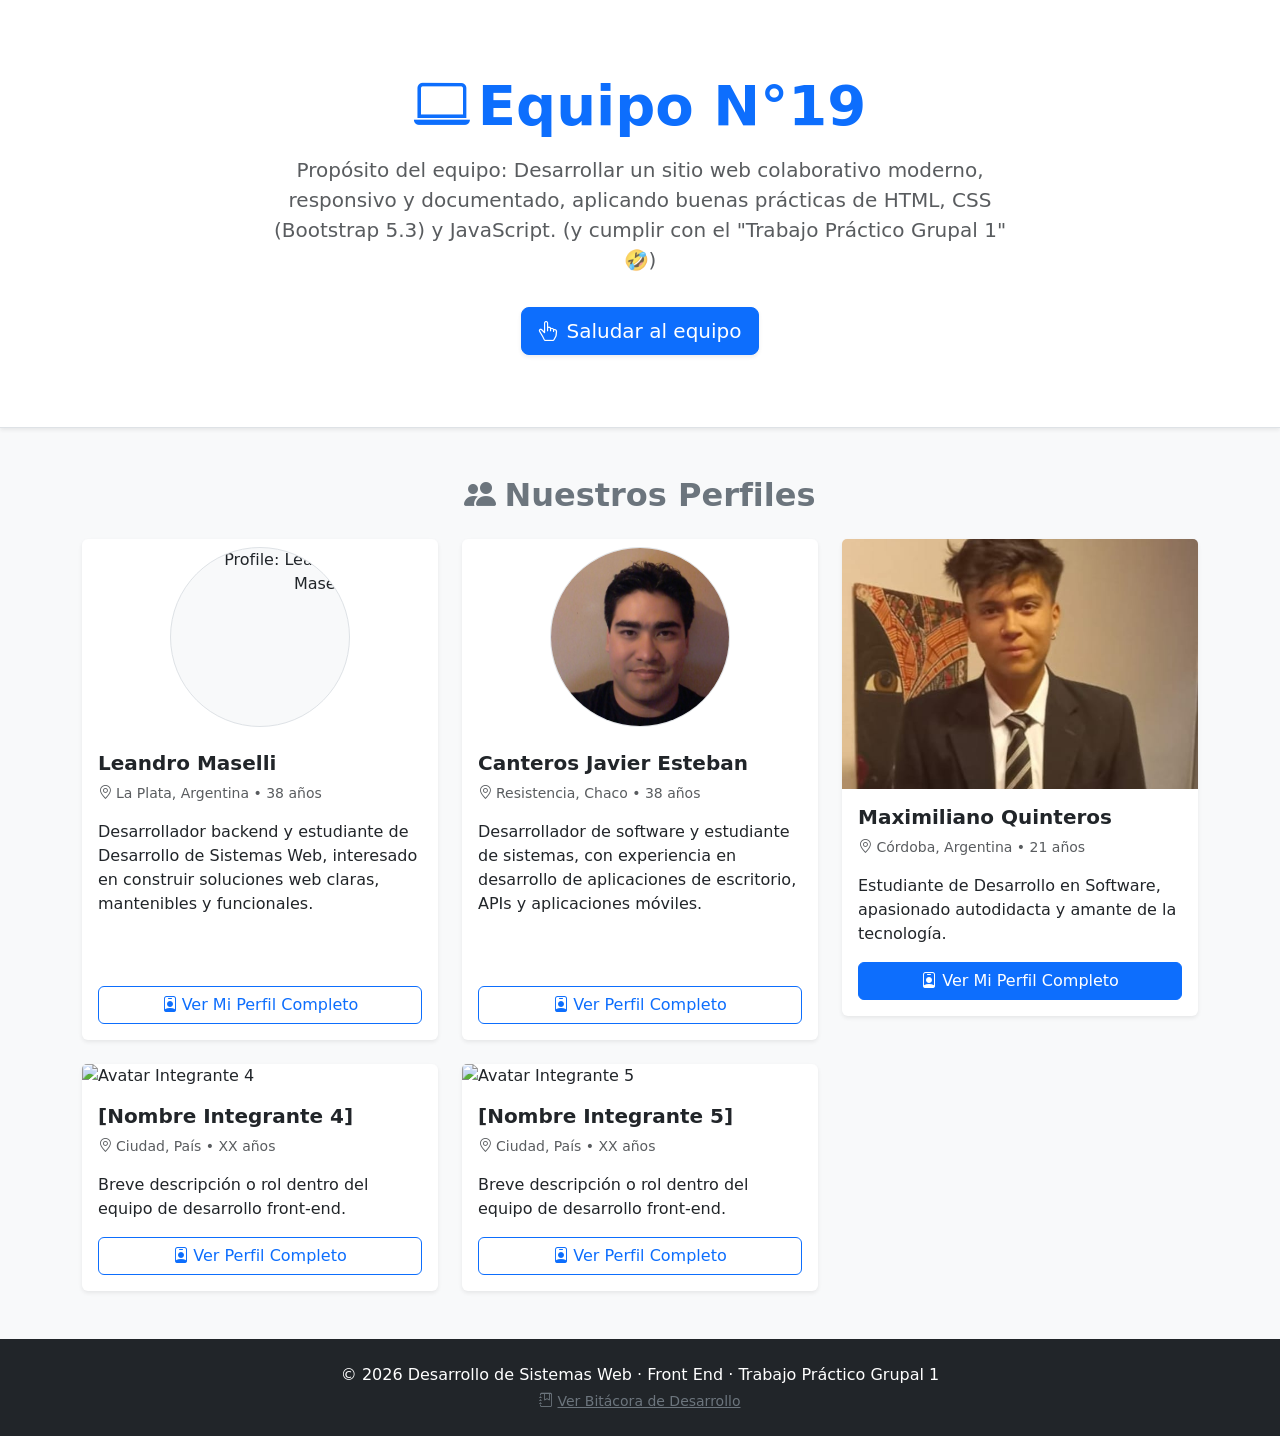
==== index.html @ 97d0679b "Revert "Damian"" ====
﻿<!doctype html>
<html lang="es">
  <head>
    <meta charset="utf-8" />
    <meta name="viewport" content="width=device-width, initial-scale=1" />
    <title>
      TP1 Grupal - Desarrollo Web Front-End con Bootstrap 5 | Portada
    </title>
    <meta
      name="description"
      content="Página principal del Trabajo Práctico Grupal 1 de Desarrollo de Sistemas Web Front-End. Conoce a nuestro equipo y el propósito del proyecto, construido con Bootstrap 5.3 y JavaScript."
    />
    <meta
      name="keywords"
      content="desarrollo web, front-end, HTML, CSS, JavaScript, Bootstrap 5, TP1, proyecto grupal, equipo de desarrollo, OpenProject"
    />
    <!-- Bootstrap 5.3 CSS -->
    <link
      href="https://cdn.jsdelivr.net/npm/bootstrap@5.3.8/dist/css/bootstrap.min.css"
      rel="stylesheet"
      integrity="sha384-sRIl4kxILFvY47J16cr9ZwB07vP4J8+LH7qKQnuqkuIAvNWLzeN8tE5YBujZqJLB"
      crossorigin="anonymous"
    />
    <!-- Bootstrap Icons CDN -->
    <link
      rel="stylesheet"
      href="https://cdn.jsdelivr.net/npm/bootstrap-icons@1.13.1/font/bootstrap-icons.min.css"
    />
    <link href="css/style.css" rel="stylesheet" />
  </head>
  <body class="bg-light text-dark">
    <general-navbar></general-navbar>

    <!-- Header / Portada Principal -->
    <header class="py-5 bg-white border-bottom mb-4 shadow-sm">
      <div class="container text-center py-4">
        <h1 class="display-4 fw-bold text-primary mb-3">
          <i class="bi bi-laptop me-2"></i>Equipo N°19
        </h1>
        <div class="row justify-content-center">
          <div class="col-lg-8">
            <p class="lead text-muted">
              Propósito del equipo: Desarrollar un sitio web colaborativo
              moderno, responsivo y documentado, aplicando buenas prácticas de
              HTML, CSS (Bootstrap 5.3) y JavaScript. (y cumplir con el "Trabajo
              Práctico Grupal 1" 🤣)
            </p>
          </div>
        </div>
        <button
          id="welcomeAlertBtn"
          class="btn btn-primary btn-lg mt-3 shadow-sm"
        >
          <i class="bi bi-hand-index-thumb me-2"></i>Saludar al equipo
        </button>
      </div>
    </header>

    <!-- Listado de Integrantes -->
    <main class="container my-5">
      <h2 class="text-center mb-4 fw-bold text-secondary">
        <i class="bi bi-people-fill me-2"></i>Nuestros Perfiles
      </h2>
      <div class="row row-cols-1 row-cols-md-2 row-cols-lg-3 g-4">
        <!-- Integrante 1 -->
        <div class="col">
          <div class="card shadow-sm border-0 h-100">
            <figure class="text-center text-lg-end m-2">
              <div
                class="profile-coin mx-auto ms-lg-auto rounded-circle border overflow-hidden bg-body-tertiary"
                style="width: 180px; height: 180px"
              >
                <img
                  src="./img/yo_para_gmail.png"
                  alt="Profile: Leandro Maselli"
                  class="w-100 h-100 object-fit-cover"
                />
              </div>
            </figure>
            <div class="card-body d-flex flex-column">
              <h5 class="card-title fw-bold text-dark">Leandro Maselli</h5>
              <p class="card-text text-muted small">
                <i class="bi bi-geo-alt me-1"></i>La Plata, Argentina • 38 años
              </p>
              <p class="card-text">
                Desarrollador backend y estudiante de Desarrollo de Sistemas
                Web, interesado en construir soluciones web claras, mantenibles
                y funcionales.
              </p>
              <a href="member1.html" class="btn btn-outline-primary mt-auto"
                ><i class="bi bi-person-badge me-1"></i>Ver Mi Perfil
                Completo</a
              >
            </div>
          </div>
        </div>
        <!-- Integrante 2 -->
        <div class="col">
          <div class="card shadow-sm border-0 h-100">
            <figure class="text-center text-lg-end m-2">
              <div
                class="profile-coin mx-auto ms-lg-auto rounded-circle border overflow-hidden bg-body-tertiary"
                style="width: 180px; height: 180px"
              >
                <img
                  src="./img/javi logo .jpg"
                  alt="Profile: Leandro Maselli"
                  class="w-100 h-100 object-fit-cover"
                />
              </div>
            </figure>
            <div class="card-body d-flex flex-column">
              <h5 class="card-title fw-bold text-dark">
                Canteros Javier Esteban
              </h5>
              <p class="card-text text-muted small">
                <i class="bi bi-geo-alt me-1"></i>Resistencia, Chaco • 38 años
              </p>
              <p class="card-text">
                Desarrollador de software y estudiante de sistemas, con experiencia en desarrollo de aplicaciones de escritorio,
                APIs y aplicaciones móviles.
              </p>
              <a href="member2.html" class="btn btn-outline-primary mt-auto"
                ><i class="bi bi-person-badge me-1"></i>Ver Perfil Completo</a
              >
            </div>
          </div>
        </div>
        <!-- Integrante 3 -->
        <div class="col-md-6 col-lg-4 mb-4">
  <div class="card h-100 shadow-sm border-0">
    <img src="./img/maxi.jpg" class="card-img-top" alt="Maximiliano Quinteros" style="height: 250px; object-fit: cover;">
    <div class="card-body">
      <h5 class="card-title fw-bold">Maximiliano Quinteros</h5>
      <p class="card-text text-muted small">
        <i class="bi bi-geo-alt"></i> Córdoba, Argentina • 21 años
      </p>
      <p class="card-text">
        Estudiante de Desarrollo en Software, apasionado autodidacta y amante de la tecnología.
      </p>
      <a href="member3.html" class="btn btn-primary w-100">
        <i class="bi bi-person-badge"></i> Ver Mi Perfil Completo
      </a>
    </div>
  </div>
</div>
        <!-- Integrante 4 -->
        <div class="col">
          <div class="card shadow-sm border-0 h-100">
            <img
              src="https://via.placeholder.com/400x300?text=Avatar+4"
              class="card-img-top"
              alt="Avatar Integrante 4"
            />
            <div class="card-body d-flex flex-column">
              <h5 class="card-title fw-bold text-dark">
                [Nombre Integrante 4]
              </h5>
              <p class="card-text text-muted small">
                <i class="bi bi-geo-alt me-1"></i>Ciudad, País • XX años
              </p>
              <p class="card-text">
                Breve descripción o rol dentro del equipo de desarrollo
                front-end.
              </p>
              <a href="member4.html" class="btn btn-outline-primary mt-auto"
                ><i class="bi bi-person-badge me-1"></i>Ver Perfil Completo</a
              >
            </div>
          </div>
        </div>
        <!-- Integrante 5 -->
        <div class="col">
          <div class="card shadow-sm border-0 h-100">
            <img
              src="https://via.placeholder.com/400x300?text=Avatar+5"
              class="card-img-top"
              alt="Avatar Integrante 5"
            />
            <div class="card-body d-flex flex-column">
              <h5 class="card-title fw-bold text-dark">
                [Nombre Integrante 5]
              </h5>
              <p class="card-text text-muted small">
                <i class="bi bi-geo-alt me-1"></i>Ciudad, País • XX años
              </p>
              <p class="card-text">
                Breve descripción o rol dentro del equipo de desarrollo
                front-end.
              </p>
              <a href="member5.html" class="btn btn-outline-primary mt-auto"
                ><i class="bi bi-person-badge me-1"></i>Ver Perfil Completo</a
              >
            </div>
          </div>
        </div>
      </div>
    </main>

    <!-- Footer -->
    <footer class="text-center py-4 mt-5 bg-dark text-white">
      <div class="container">
        <p class="mb-1">
          &copy; 2026 Desarrollo de Sistemas Web · Front End · Trabajo Práctico
          Grupal 1
        </p>
        <p class="small text-muted mb-0">
          <a
            href="bitacora.html"
            class="text-secondary text-decoration-underline"
            ><i class="bi bi-journal-bookmark me-1"></i>Ver Bitácora de
            Desarrollo</a
          >
        </p>
      </div>
    </footer>

    <!-- Bootstrap JS Bundle -->
    <script
      src="https://cdn.jsdelivr.net/npm/bootstrap@5.3.8/dist/js/bootstrap.bundle.min.js"
      integrity="sha384-FKyoEForCGlyvwx9Hj09JcYn3nv7wiPVlz7YYwJrWVcXK/BmnVDxM+D2scQbITxI"
      crossorigin="anonymous"
    ></script>
    <script type="module" src="js/components/general-navbar.js"></script>
    <script src="js/main.js"></script>
  </body>
</html>
---- css/style.css ----
﻿/* ============================================================
   Estilos mínimos TP1: Uso exclusivo de Bootstrap 5.3 y sus
   clases/colores utilitarios.

   Breakpoints responsivos del proyecto definidos a nivel CSS.
   Bootstrap maneja el grid y "lo responsivo"; aquí dejamos
   declarados y documentados los umbrales propios de la app y
   un indicador visual (debug) que muestra el breakpoint activo.
   ============================================================ */

/* Definición declarativa de los breakpoints de la aplicación */
:root {
  --bp-small: 400px; /* Móviles / phablets  */
  --bp-medium: 900px; /* Tablets / notebooks */
  --bp-large: 1200px; /* Desktop / escritorio */
}

/* ------------------------------------------------------------
 * Indicador visual de breakpoint activo (debug / validación).
 * Fijo en una esquina, muestra SOLO los 3 breakpoints propios:
 *   400px  → .bp-400
 *   900px  → .bp-900
 *   1200px → .bp-1200
 * Por debajo de 400px el indicador permanece oculto.
 * ---------------------------------------------------------- */
.breakpoint-indicator {
  position: fixed;
  right: 1rem;
  bottom: 1rem;
  z-index: 1080;
  display: inline-flex;
  align-items: center;
  gap: 0.4rem;
  padding: 0.5rem 0.9rem;
  border-radius: 2rem;
  font-size: 0.75rem;
  font-weight: 600;
  line-height: 1;
  color: #fff;
  background-color: rgba(13, 110, 253, 0.85); /* primary */
  box-shadow: 0 0.25rem 0.75rem rgba(0, 0, 0, 0.25);
  pointer-events: none; /* no interfiere con el contenido */
  user-select: none;
}

.breakpoint-indicator span {
  display: none; /* cada span se activa solo en su rango */
}

/* Breakpoint LARGE ≥ 1200px (escritorio) → mostrar "1200px" */
@media (min-width: 1200px) {
  .breakpoint-indicator .bp-1200 {
    display: inline-flex;
  }
}

/* Breakpoint MEDIUM ≥ 900px y < 1200px (tablet / notebook) → "900px" */
@media (min-width: 900px) and (max-width: 1199.98px) {
  .breakpoint-indicator .bp-900 {
    display: inline-flex;
  }
}

/* Breakpoint SMALL ≥ 400px y < 900px (móvil / phablet) → "400px" */
@media (min-width: 400px) and (max-width: 899.98px) {
  .breakpoint-indicator .bp-400 {
    display: inline-flex;
  }
}
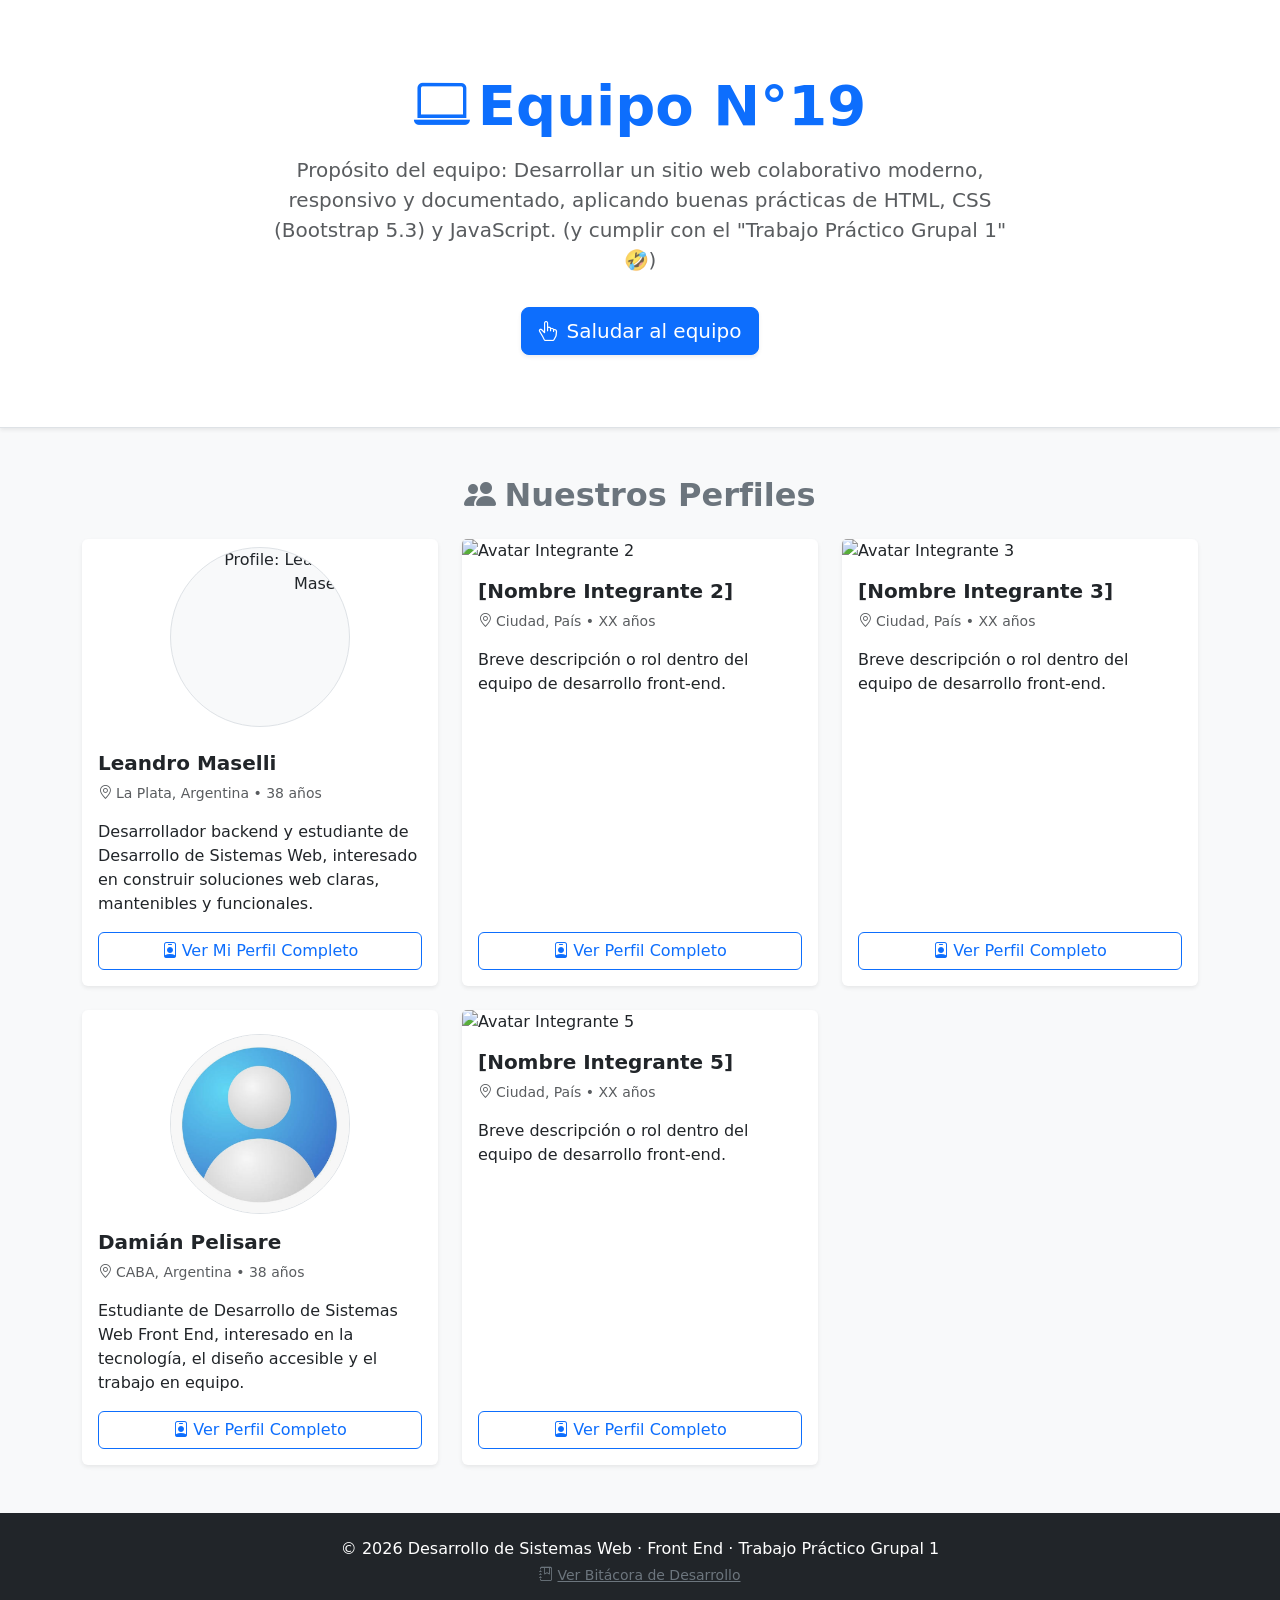
==== commit 04788057: "index y perfil" ====
--- a/index.html
+++ b/index.html
@@ -97,71 +97,77 @@
         <!-- Integrante 2 -->
         <div class="col">
           <div class="card shadow-sm border-0 h-100">
-            <figure class="text-center text-lg-end m-2">
+            <img
+              src="https://via.placeholder.com/400x300?text=Avatar+2"
+              class="card-img-top"
+              alt="Avatar Integrante 2"
+            />
+            <div class="card-body d-flex flex-column">
+              <h5 class="card-title fw-bold text-dark">
+                [Nombre Integrante 2]
+              </h5>
+              <p class="card-text text-muted small">
+                <i class="bi bi-geo-alt me-1"></i>Ciudad, País • XX años
+              </p>
+              <p class="card-text">
+                Breve descripción o rol dentro del equipo de desarrollo
+                front-end.
+              </p>
+              <a href="member2.html" class="btn btn-outline-primary mt-auto"
+                ><i class="bi bi-person-badge me-1"></i>Ver Perfil Completo</a
+              >
+            </div>
+          </div>
+        </div>
+        <!-- Integrante 3 -->
+        <div class="col">
+          <div class="card shadow-sm border-0 h-100">
+            <img
+              src="https://via.placeholder.com/400x300?text=Avatar+3"
+              class="card-img-top"
+              alt="Avatar Integrante 3"
+            />
+            <div class="card-body d-flex flex-column">
+              <h5 class="card-title fw-bold text-dark">
+                [Nombre Integrante 3]
+              </h5>
+              <p class="card-text text-muted small">
+                <i class="bi bi-geo-alt me-1"></i>Ciudad, País • XX años
+              </p>
+              <p class="card-text">
+                Breve descripción o rol dentro del equipo de desarrollo
+                front-end.
+              </p>
+              <a href="member3.html" class="btn btn-outline-primary mt-auto"
+                ><i class="bi bi-person-badge me-1"></i>Ver Perfil Completo</a
+              >
+            </div>
+          </div>
+        </div>
+        <!-- Integrante 4 -->
+        <div class="col">
+          <div class="card shadow-sm border-0 h-100">
+            <figure class="text-center pt-4 mb-0">
               <div
-                class="profile-coin mx-auto ms-lg-auto rounded-circle border overflow-hidden bg-body-tertiary"
-                style="width: 180px; height: 180px"
+                class="profile-coin mx-auto rounded-circle border overflow-hidden bg-body-tertiary"
               >
                 <img
-                  src="./img/javi logo .jpg"
-                  alt="Profile: Leandro Maselli"
+                  src="./img/damian_perfil.PNG"
+                  alt="Profile: Damián Pelisare"
                   class="w-100 h-100 object-fit-cover"
                 />
               </div>
             </figure>
             <div class="card-body d-flex flex-column">
               <h5 class="card-title fw-bold text-dark">
-                Canteros Javier Esteban
-              </h5>
-              <p class="card-text text-muted small">
-                <i class="bi bi-geo-alt me-1"></i>Resistencia, Chaco • 38 años
-              </p>
-              <p class="card-text">
-                Desarrollador de software y estudiante de sistemas, con experiencia en desarrollo de aplicaciones de escritorio,
-                APIs y aplicaciones móviles.
-              </p>
-              <a href="member2.html" class="btn btn-outline-primary mt-auto"
-                ><i class="bi bi-person-badge me-1"></i>Ver Perfil Completo</a
-              >
-            </div>
-          </div>
-        </div>
-        <!-- Integrante 3 -->
-        <div class="col-md-6 col-lg-4 mb-4">
-  <div class="card h-100 shadow-sm border-0">
-    <img src="./img/maxi.jpg" class="card-img-top" alt="Maximiliano Quinteros" style="height: 250px; object-fit: cover;">
-    <div class="card-body">
-      <h5 class="card-title fw-bold">Maximiliano Quinteros</h5>
-      <p class="card-text text-muted small">
-        <i class="bi bi-geo-alt"></i> Córdoba, Argentina • 21 años
-      </p>
-      <p class="card-text">
-        Estudiante de Desarrollo en Software, apasionado autodidacta y amante de la tecnología.
-      </p>
-      <a href="member3.html" class="btn btn-primary w-100">
-        <i class="bi bi-person-badge"></i> Ver Mi Perfil Completo
-      </a>
-    </div>
-  </div>
-</div>
-        <!-- Integrante 4 -->
-        <div class="col">
-          <div class="card shadow-sm border-0 h-100">
-            <img
-              src="https://via.placeholder.com/400x300?text=Avatar+4"
-              class="card-img-top"
-              alt="Avatar Integrante 4"
-            />
-            <div class="card-body d-flex flex-column">
-              <h5 class="card-title fw-bold text-dark">
-                [Nombre Integrante 4]
-              </h5>
-              <p class="card-text text-muted small">
-                <i class="bi bi-geo-alt me-1"></i>Ciudad, País • XX años
-              </p>
-              <p class="card-text">
-                Breve descripción o rol dentro del equipo de desarrollo
-                front-end.
+                Damián Pelisare
+              </h5>
+              <p class="card-text text-muted small">
+                <i class="bi bi-geo-alt me-1"></i>CABA, Argentina • 38 años
+              </p>
+              <p class="card-text">
+                Estudiante de Desarrollo de Sistemas Web Front End, interesado
+                en la tecnología, el diseño accesible y el trabajo en equipo.
               </p>
               <a href="member4.html" class="btn btn-outline-primary mt-auto"
                 ><i class="bi bi-person-badge me-1"></i>Ver Perfil Completo</a
--- a/css/style.css
+++ b/css/style.css
@@ -13,6 +13,28 @@
   --bp-small: 400px; /* Móviles / phablets  */
   --bp-medium: 900px; /* Tablets / notebooks */
   --bp-large: 1200px; /* Desktop / escritorio */
+}
+
+/* Componentes compartidos por las vistas de perfil */
+.profile-card {
+  max-width: 900px;
+  margin-inline: auto;
+}
+
+.profile-coin {
+  width: 180px;
+  height: 180px;
+}
+
+@media (max-width: 399.98px) {
+  .profile-card {
+    padding: 1rem !important;
+  }
+
+  .profile-coin {
+    width: 140px;
+    height: 140px;
+  }
 }
 
 /* ------------------------------------------------------------
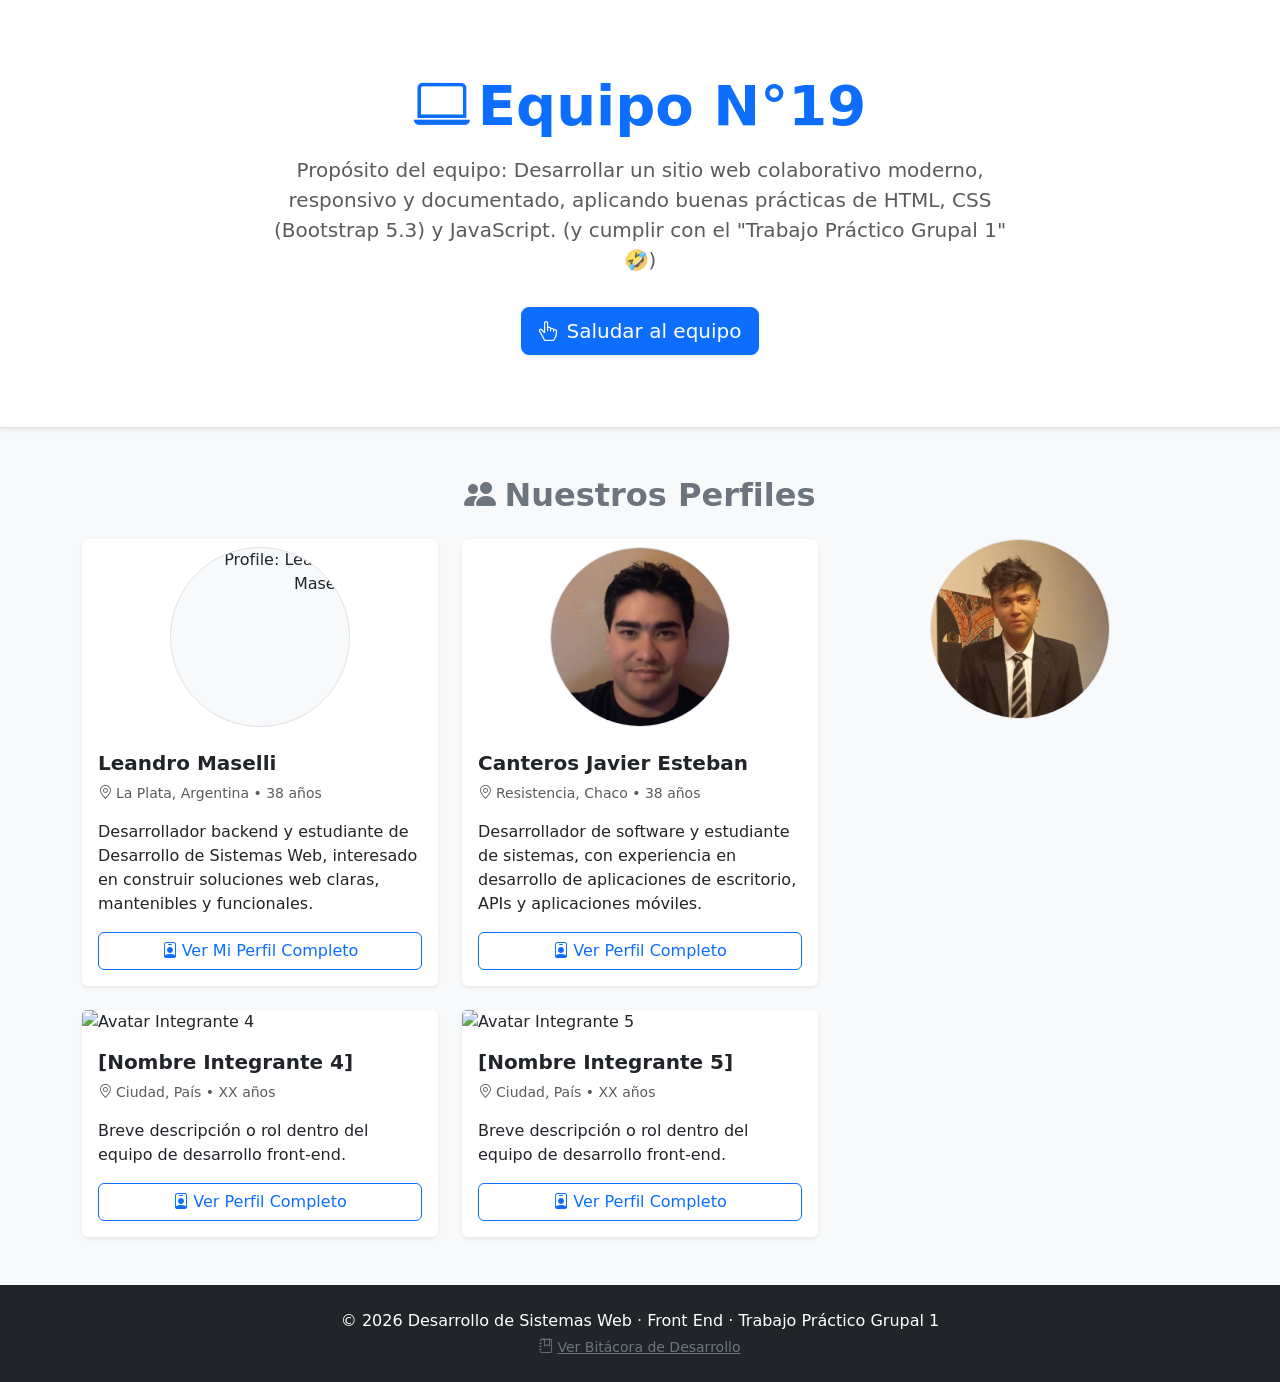
==== commit 13c19feb: "Update index.html arreglé tamaño de img de maxi" ====
--- a/index.html
+++ b/index.html
@@ -97,77 +97,71 @@
         <!-- Integrante 2 -->
         <div class="col">
           <div class="card shadow-sm border-0 h-100">
-            <img
-              src="https://via.placeholder.com/400x300?text=Avatar+2"
-              class="card-img-top"
-              alt="Avatar Integrante 2"
-            />
-            <div class="card-body d-flex flex-column">
-              <h5 class="card-title fw-bold text-dark">
-                [Nombre Integrante 2]
-              </h5>
-              <p class="card-text text-muted small">
-                <i class="bi bi-geo-alt me-1"></i>Ciudad, País • XX años
-              </p>
-              <p class="card-text">
-                Breve descripción o rol dentro del equipo de desarrollo
-                front-end.
-              </p>
-              <a href="member2.html" class="btn btn-outline-primary mt-auto"
-                ><i class="bi bi-person-badge me-1"></i>Ver Perfil Completo</a
-              >
-            </div>
-          </div>
-        </div>
-        <!-- Integrante 3 -->
-        <div class="col">
-          <div class="card shadow-sm border-0 h-100">
-            <img
-              src="https://via.placeholder.com/400x300?text=Avatar+3"
-              class="card-img-top"
-              alt="Avatar Integrante 3"
-            />
-            <div class="card-body d-flex flex-column">
-              <h5 class="card-title fw-bold text-dark">
-                [Nombre Integrante 3]
-              </h5>
-              <p class="card-text text-muted small">
-                <i class="bi bi-geo-alt me-1"></i>Ciudad, País • XX años
-              </p>
-              <p class="card-text">
-                Breve descripción o rol dentro del equipo de desarrollo
-                front-end.
-              </p>
-              <a href="member3.html" class="btn btn-outline-primary mt-auto"
-                ><i class="bi bi-person-badge me-1"></i>Ver Perfil Completo</a
-              >
-            </div>
-          </div>
-        </div>
-        <!-- Integrante 4 -->
-        <div class="col">
-          <div class="card shadow-sm border-0 h-100">
-            <figure class="text-center pt-4 mb-0">
+            <figure class="text-center text-lg-end m-2">
               <div
-                class="profile-coin mx-auto rounded-circle border overflow-hidden bg-body-tertiary"
+                class="profile-coin mx-auto ms-lg-auto rounded-circle border overflow-hidden bg-body-tertiary"
+                style="width: 180px; height: 180px"
               >
                 <img
-                  src="./img/damian_perfil.PNG"
-                  alt="Profile: Damián Pelisare"
+                  src="./img/javi logo .jpg"
+                  alt="Profile: Leandro Maselli"
                   class="w-100 h-100 object-fit-cover"
                 />
               </div>
             </figure>
             <div class="card-body d-flex flex-column">
               <h5 class="card-title fw-bold text-dark">
-                Damián Pelisare
+                Canteros Javier Esteban
               </h5>
               <p class="card-text text-muted small">
-                <i class="bi bi-geo-alt me-1"></i>CABA, Argentina • 38 años
-              </p>
-              <p class="card-text">
-                Estudiante de Desarrollo de Sistemas Web Front End, interesado
-                en la tecnología, el diseño accesible y el trabajo en equipo.
+                <i class="bi bi-geo-alt me-1"></i>Resistencia, Chaco • 38 años
+              </p>
+              <p class="card-text">
+                Desarrollador de software y estudiante de sistemas, con experiencia en desarrollo de aplicaciones de escritorio,
+                APIs y aplicaciones móviles.
+              </p>
+              <a href="member2.html" class="btn btn-outline-primary mt-auto"
+                ><i class="bi bi-person-badge me-1"></i>Ver Perfil Completo</a
+              >
+            </div>
+          </div>
+        </div>
+        <!-- Integrante 3 -->
+       <div class="col-md-6 col-lg-4 mb-4">
+  <div class="profile-coin mx-auto ms-lg-auto rounded-circle border overflow-hidden bg-body-tertiary" style="width: 180px; height: 180px">
+    <img src="./img/maxi.jpg" class="w-100 h-100 object-fit-cover" alt="Maximiliano Quinteros">
+    <div class="card-body">
+      <h5 class="card-title fw-bold">Maximiliano Quinteros</h5>
+      <p class="card-text text-muted small">
+        <i class="bi bi-geo-alt"></i> Córdoba, Argentina • 21 años
+      </p>
+      <p class="card-text">
+        Estudiante de Desarrollo en Software, apasionado autodidacta y amante de la tecnología.
+      </p>
+      <a href="member3.html" class="btn btn-primary w-100">
+        <i class="bi bi-person-badge"></i> Ver Mi Perfil Completo
+      </a>
+    </div>
+  </div>
+</div>
+        <!-- Integrante 4 -->
+        <div class="col">
+          <div class="card shadow-sm border-0 h-100">
+            <img
+              src="https://via.placeholder.com/400x300?text=Avatar+4"
+              class="card-img-top"
+              alt="Avatar Integrante 4"
+            />
+            <div class="card-body d-flex flex-column">
+              <h5 class="card-title fw-bold text-dark">
+                [Nombre Integrante 4]
+              </h5>
+              <p class="card-text text-muted small">
+                <i class="bi bi-geo-alt me-1"></i>Ciudad, País • XX años
+              </p>
+              <p class="card-text">
+                Breve descripción o rol dentro del equipo de desarrollo
+                front-end.
               </p>
               <a href="member4.html" class="btn btn-outline-primary mt-auto"
                 ><i class="bi bi-person-badge me-1"></i>Ver Perfil Completo</a
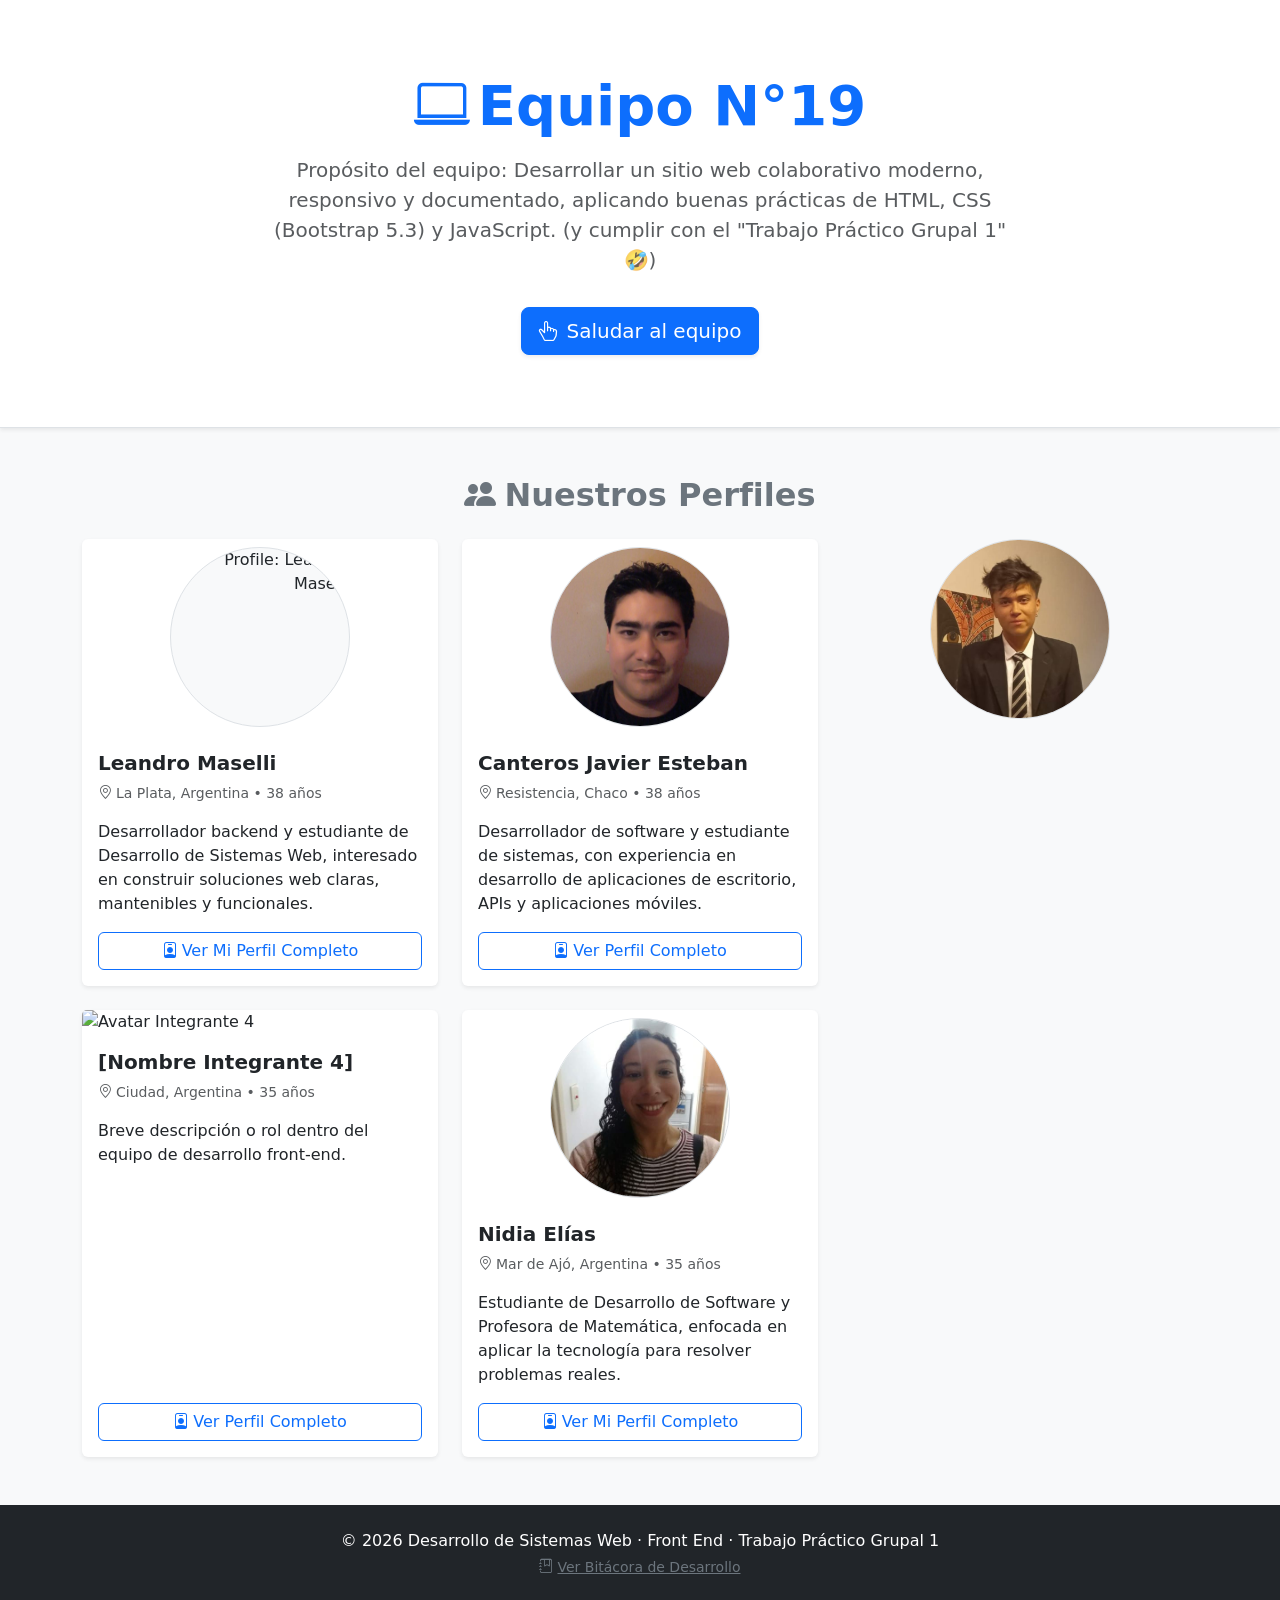
==== commit 9f21c536: "subí mi foto, completé mi perfil" ====
--- a/index.html
+++ b/index.html
@@ -157,7 +157,7 @@
                 [Nombre Integrante 4]
               </h5>
               <p class="card-text text-muted small">
-                <i class="bi bi-geo-alt me-1"></i>Ciudad, País • XX años
+                <i class="bi bi-geo-alt me-1"></i>Ciudad, Argentina • 35 años
               </p>
               <p class="card-text">
                 Breve descripción o rol dentro del equipo de desarrollo
@@ -172,24 +172,29 @@
         <!-- Integrante 5 -->
         <div class="col">
           <div class="card shadow-sm border-0 h-100">
-            <img
-              src="https://via.placeholder.com/400x300?text=Avatar+5"
-              class="card-img-top"
-              alt="Avatar Integrante 5"
-            />
-            <div class="card-body d-flex flex-column">
-              <h5 class="card-title fw-bold text-dark">
-                [Nombre Integrante 5]
-              </h5>
-              <p class="card-text text-muted small">
-                <i class="bi bi-geo-alt me-1"></i>Ciudad, País • XX años
-              </p>
-              <p class="card-text">
-                Breve descripción o rol dentro del equipo de desarrollo
-                front-end.
-              </p>
-              <a href="member5.html" class="btn btn-outline-primary mt-auto"
-                ><i class="bi bi-person-badge me-1"></i>Ver Perfil Completo</a
+            <figure class="text-center text-lg-end m-2">
+              <div
+                class="profile-coin mx-auto ms-lg-auto rounded-circle border overflow-hidden bg-body-tertiary"
+                style="width: 180px; height: 180px"
+              >
+                <img
+                  src="./img/nidia.jpg"
+                  alt="Nidia Elías"
+                  class="w-100 h-100 object-fit-cover"
+                />
+              </div>
+            </figure>
+            <div class="card-body d-flex flex-column">
+              <h5 class="card-title fw-bold text-dark">Nidia Elías</h5>
+              <p class="card-text text-muted small">
+                <i class="bi bi-geo-alt me-1"></i>Mar de Ajó, Argentina • 35 años
+              </p>
+              <p class="card-text">
+                Estudiante de Desarrollo de Software y Profesora de Matemática, enfocada en aplicar la tecnología para resolver problemas reales.
+              </p>
+              <a href="member1.html" class="btn btn-outline-primary mt-auto"
+                ><i class="bi bi-person-badge me-1"></i>Ver Mi Perfil
+                Completo</a
               >
             </div>
           </div>
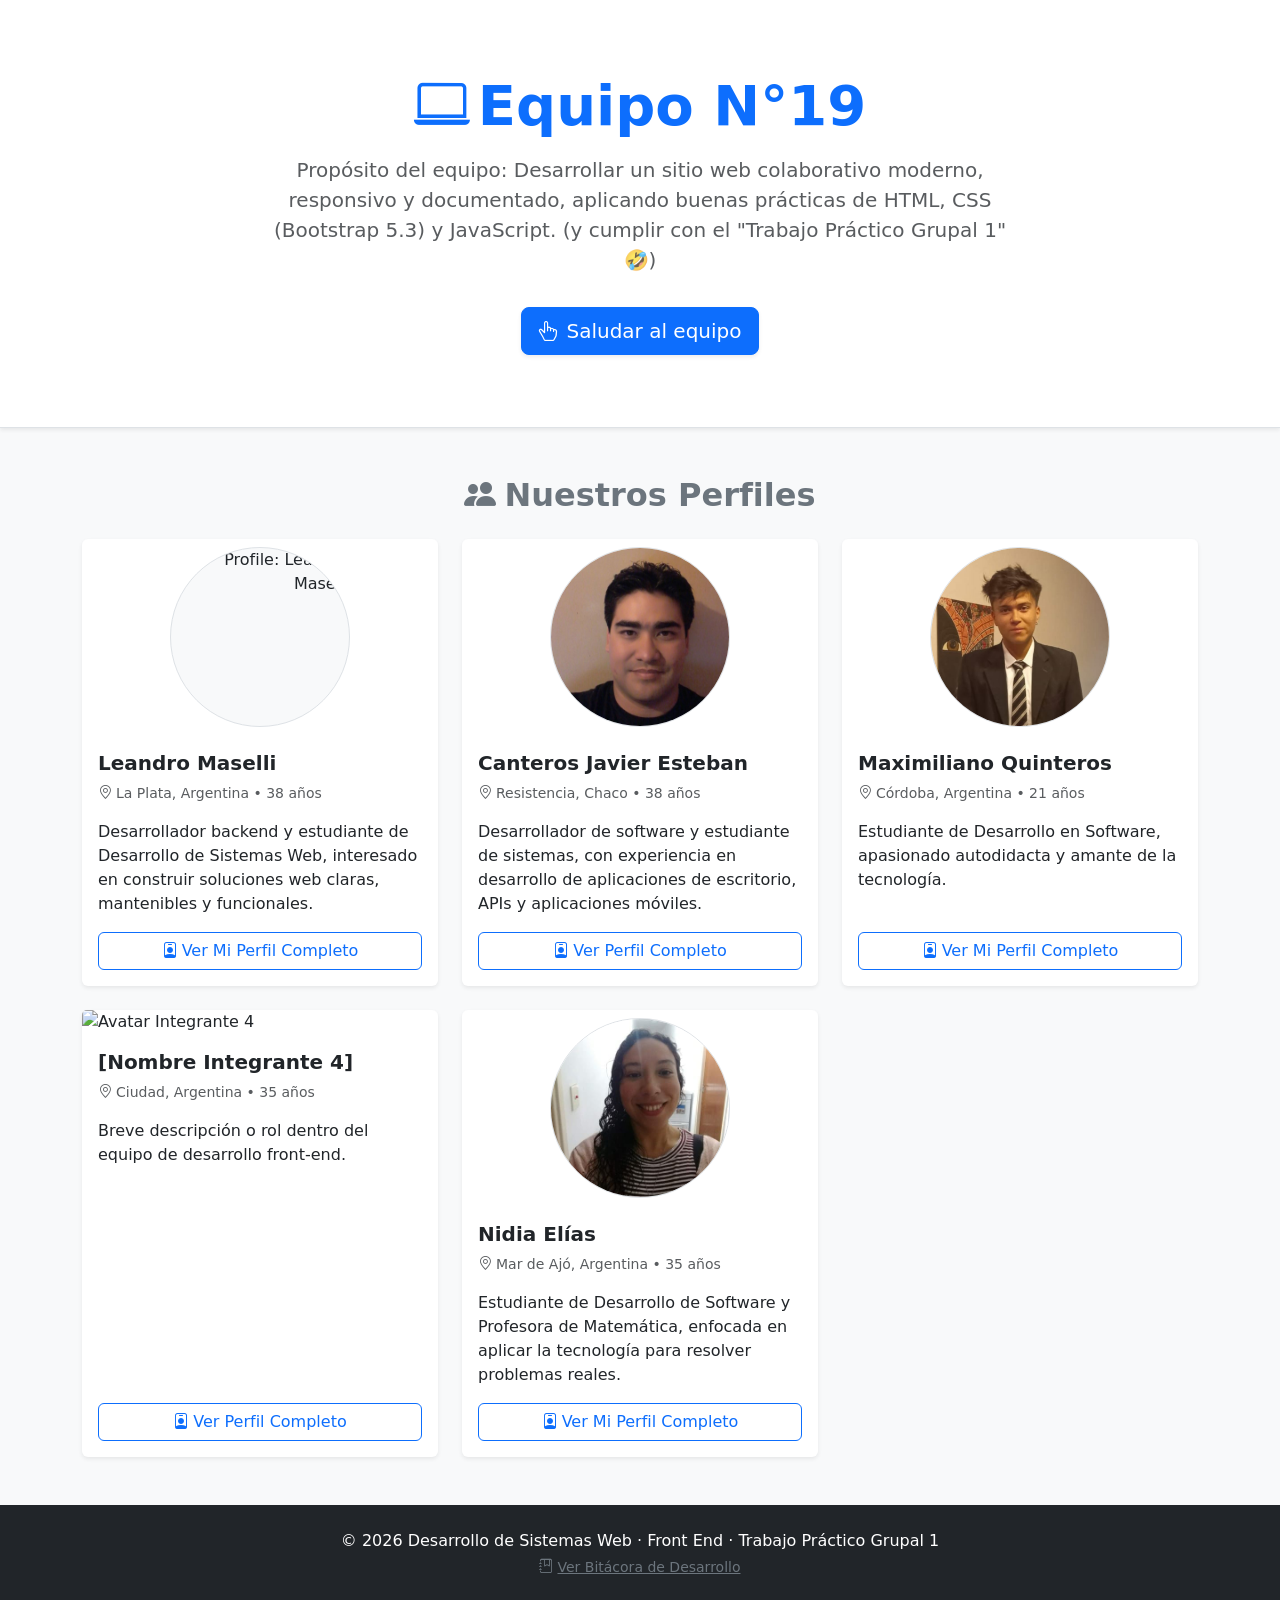
==== commit 2c573d30: "modifiqué mi perfil hasta habilidades" ====
--- a/index.html
+++ b/index.html
@@ -127,23 +127,35 @@
           </div>
         </div>
         <!-- Integrante 3 -->
-       <div class="col-md-6 col-lg-4 mb-4">
-  <div class="profile-coin mx-auto ms-lg-auto rounded-circle border overflow-hidden bg-body-tertiary" style="width: 180px; height: 180px">
-    <img src="./img/maxi.jpg" class="w-100 h-100 object-fit-cover" alt="Maximiliano Quinteros">
-    <div class="card-body">
-      <h5 class="card-title fw-bold">Maximiliano Quinteros</h5>
-      <p class="card-text text-muted small">
-        <i class="bi bi-geo-alt"></i> Córdoba, Argentina • 21 años
-      </p>
-      <p class="card-text">
-        Estudiante de Desarrollo en Software, apasionado autodidacta y amante de la tecnología.
-      </p>
-      <a href="member3.html" class="btn btn-primary w-100">
-        <i class="bi bi-person-badge"></i> Ver Mi Perfil Completo
-      </a>
-    </div>
-  </div>
-</div>
+       <div class="col">
+          <div class="card shadow-sm border-0 h-100">
+            <figure class="text-center text-lg-end m-2">
+              <div
+                class="profile-coin mx-auto ms-lg-auto rounded-circle border overflow-hidden bg-body-tertiary"
+                style="width: 180px; height: 180px"
+              >
+                <img
+                  src="./img/maxi.jpg"
+                  alt="Maximiliano Quinteros"
+                  class="w-100 h-100 object-fit-cover"
+                />
+              </div>
+            </figure>
+            <div class="card-body d-flex flex-column">
+              <h5 class="card-title fw-bold text-dark">Maximiliano Quinteros</h5>
+              <p class="card-text text-muted small">
+                <i class="bi bi-geo-alt me-1"></i>Córdoba, Argentina • 21 años
+              </p>
+              <p class="card-text">
+                Estudiante de Desarrollo en Software, apasionado autodidacta y amante de la tecnología.
+              </p>
+              <a href="member3.html" class="btn btn-outline-primary mt-auto"
+                ><i class="bi bi-person-badge me-1"></i>Ver Mi Perfil
+                Completo</a
+              >
+            </div>
+          </div>
+        </div>
         <!-- Integrante 4 -->
         <div class="col">
           <div class="card shadow-sm border-0 h-100">
@@ -192,7 +204,7 @@
               <p class="card-text">
                 Estudiante de Desarrollo de Software y Profesora de Matemática, enfocada en aplicar la tecnología para resolver problemas reales.
               </p>
-              <a href="member1.html" class="btn btn-outline-primary mt-auto"
+              <a href="member5.html" class="btn btn-outline-primary mt-auto"
                 ><i class="bi bi-person-badge me-1"></i>Ver Mi Perfil
                 Completo</a
               >
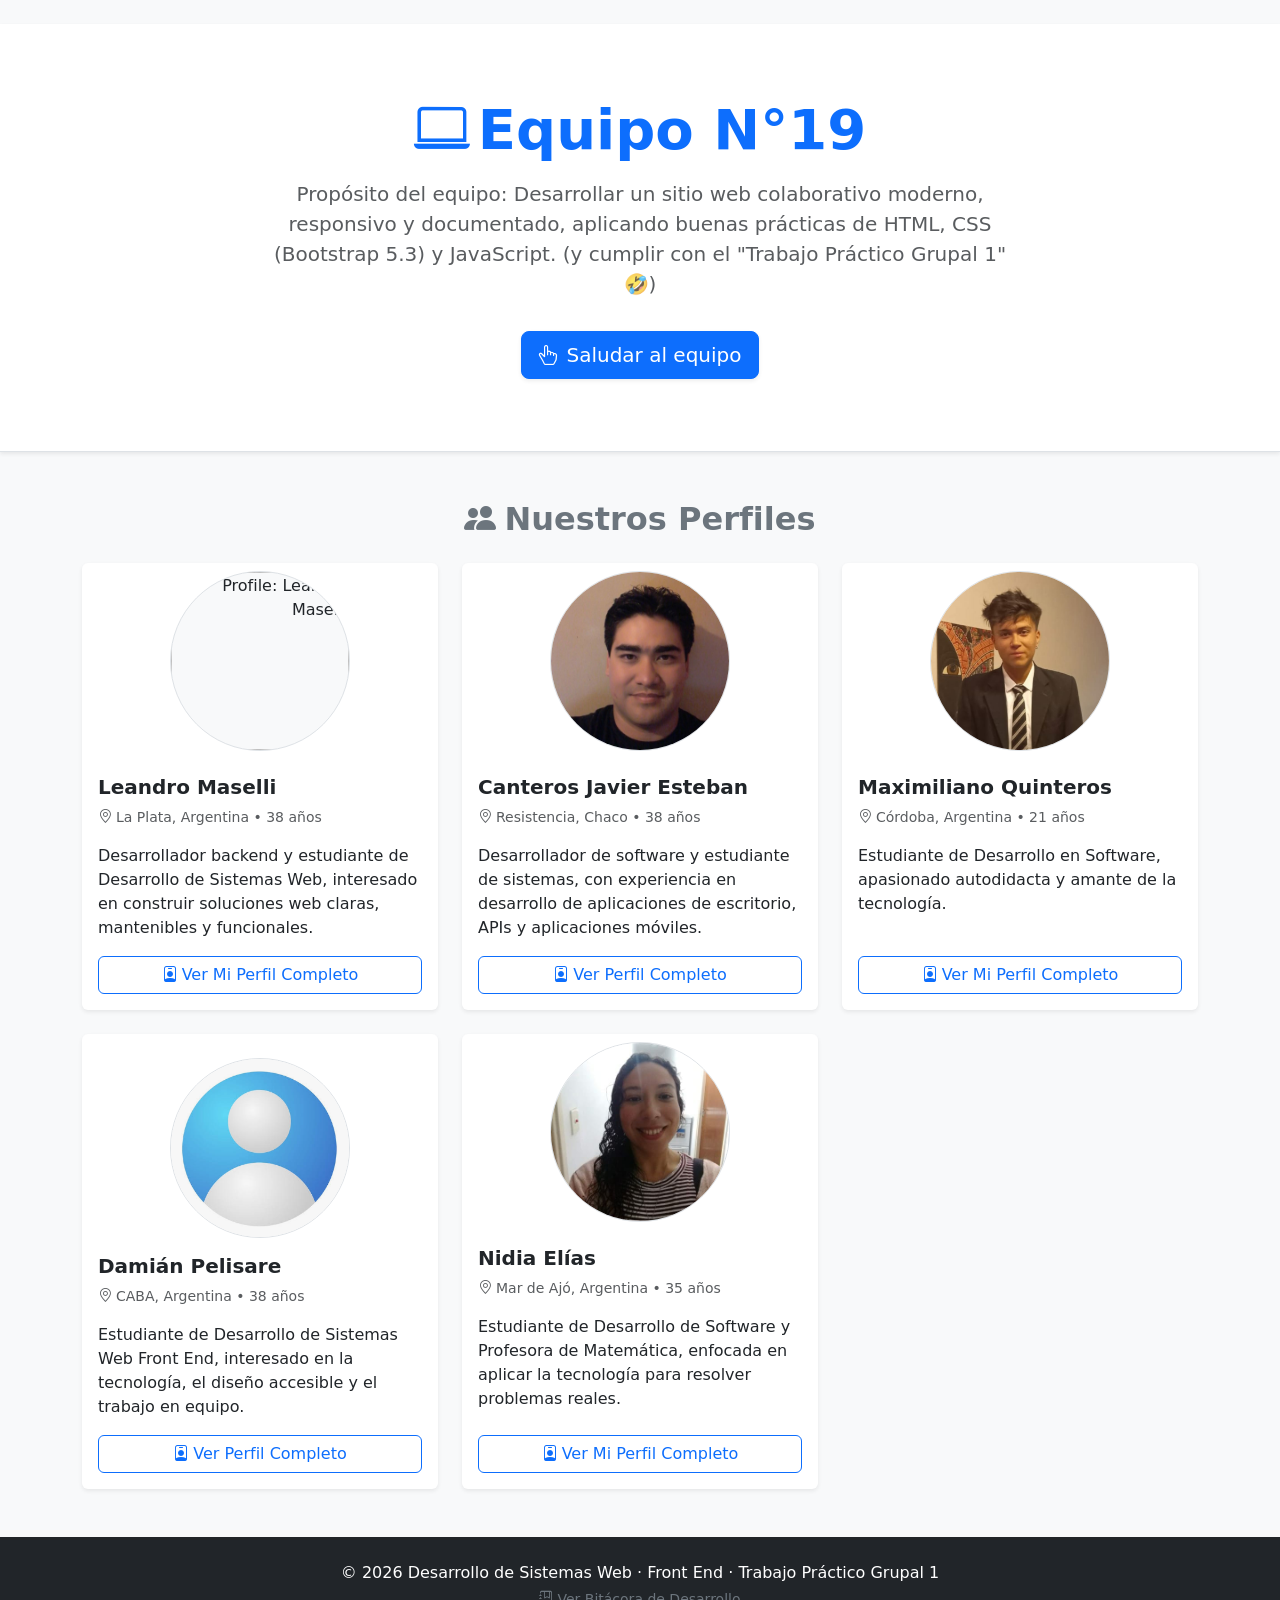
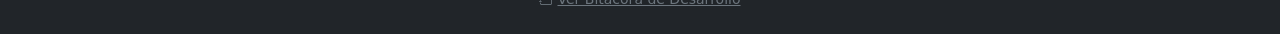
==== commit 46519eee: "actualizacion de repositorio" ====
--- a/index.html
+++ b/index.html
@@ -1,4 +1,4 @@
-﻿<!doctype html>
+﻿﻿<!doctype html>
 <html lang="es">
   <head>
     <meta charset="utf-8" />
@@ -159,21 +159,27 @@
         <!-- Integrante 4 -->
         <div class="col">
           <div class="card shadow-sm border-0 h-100">
-            <img
-              src="https://via.placeholder.com/400x300?text=Avatar+4"
-              class="card-img-top"
-              alt="Avatar Integrante 4"
-            />
+            <figure class="text-center pt-4 mb-0">
+              <div
+                class="profile-coin mx-auto rounded-circle border overflow-hidden bg-body-tertiary"
+              >
+                <img
+                  src="./img/damian_perfil.PNG"
+                  alt="Profile: Damián Pelisare"
+                  class="w-100 h-100 object-fit-cover"
+                />
+              </div>
+            </figure>
             <div class="card-body d-flex flex-column">
               <h5 class="card-title fw-bold text-dark">
-                [Nombre Integrante 4]
+                Damián Pelisare
               </h5>
               <p class="card-text text-muted small">
-                <i class="bi bi-geo-alt me-1"></i>Ciudad, Argentina • 35 años
-              </p>
-              <p class="card-text">
-                Breve descripción o rol dentro del equipo de desarrollo
-                front-end.
+                <i class="bi bi-geo-alt me-1"></i>CABA, Argentina • 38 años
+              </p>
+              <p class="card-text">
+                Estudiante de Desarrollo de Sistemas Web Front End, interesado
+                en la tecnología, el diseño accesible y el trabajo en equipo.
               </p>
               <a href="member4.html" class="btn btn-outline-primary mt-auto"
                 ><i class="bi bi-person-badge me-1"></i>Ver Perfil Completo</a
@@ -241,4 +247,4 @@
     <script type="module" src="js/components/general-navbar.js"></script>
     <script src="js/main.js"></script>
   </body>
-</html>
+</html>
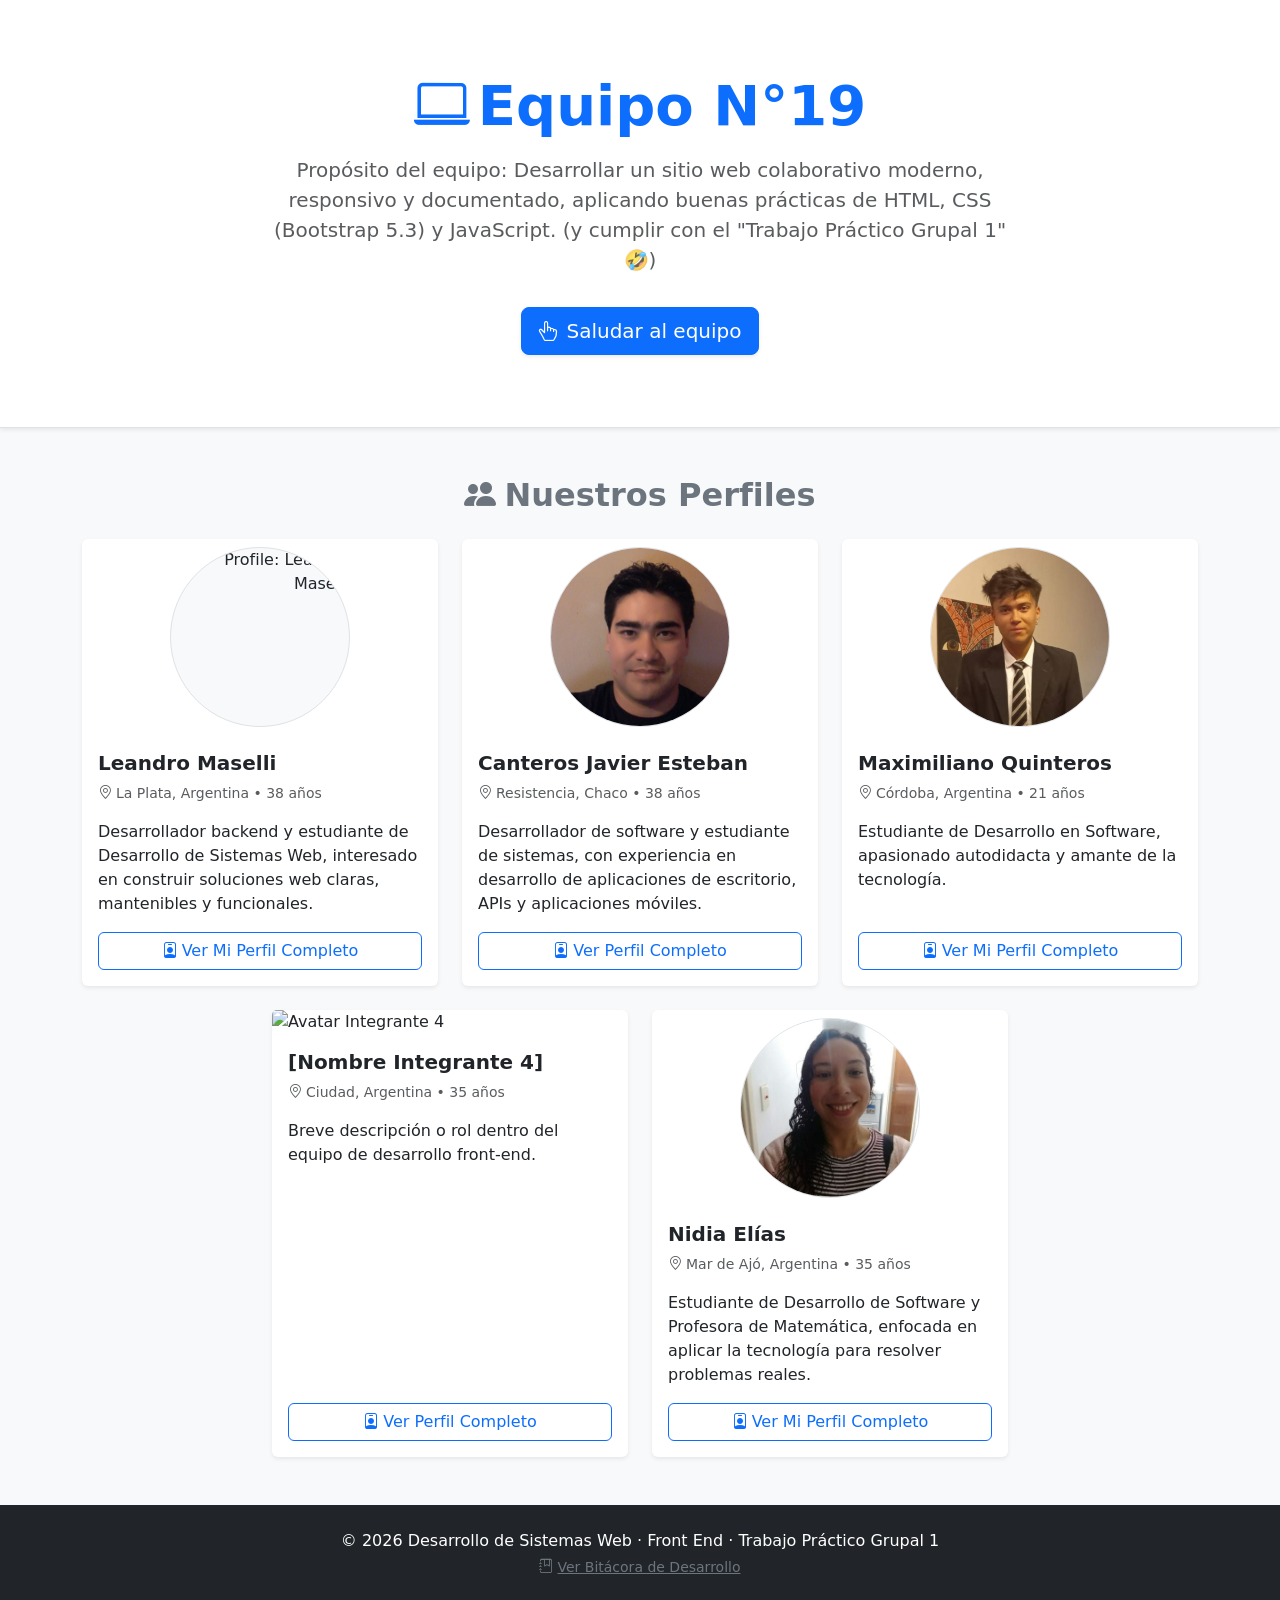
==== commit 691bd07c: "centré las tarjetas de abajo" ====
--- a/index.html
+++ b/index.html
@@ -1,4 +1,4 @@
-﻿﻿<!doctype html>
+﻿<!doctype html>
 <html lang="es">
   <head>
     <meta charset="utf-8" />
@@ -61,7 +61,7 @@
       <h2 class="text-center mb-4 fw-bold text-secondary">
         <i class="bi bi-people-fill me-2"></i>Nuestros Perfiles
       </h2>
-      <div class="row row-cols-1 row-cols-md-2 row-cols-lg-3 g-4">
+      <div class="row row-cols-1 row-cols-md-2 row-cols-lg-3 g-4 justify-content-center">
         <!-- Integrante 1 -->
         <div class="col">
           <div class="card shadow-sm border-0 h-100">
@@ -159,27 +159,21 @@
         <!-- Integrante 4 -->
         <div class="col">
           <div class="card shadow-sm border-0 h-100">
-            <figure class="text-center pt-4 mb-0">
-              <div
-                class="profile-coin mx-auto rounded-circle border overflow-hidden bg-body-tertiary"
-              >
-                <img
-                  src="./img/damian_perfil.PNG"
-                  alt="Profile: Damián Pelisare"
-                  class="w-100 h-100 object-fit-cover"
-                />
-              </div>
-            </figure>
+            <img
+              src="https://via.placeholder.com/400x300?text=Avatar+4"
+              class="card-img-top"
+              alt="Avatar Integrante 4"
+            />
             <div class="card-body d-flex flex-column">
               <h5 class="card-title fw-bold text-dark">
-                Damián Pelisare
+                [Nombre Integrante 4]
               </h5>
               <p class="card-text text-muted small">
-                <i class="bi bi-geo-alt me-1"></i>CABA, Argentina • 38 años
-              </p>
-              <p class="card-text">
-                Estudiante de Desarrollo de Sistemas Web Front End, interesado
-                en la tecnología, el diseño accesible y el trabajo en equipo.
+                <i class="bi bi-geo-alt me-1"></i>Ciudad, Argentina • 35 años
+              </p>
+              <p class="card-text">
+                Breve descripción o rol dentro del equipo de desarrollo
+                front-end.
               </p>
               <a href="member4.html" class="btn btn-outline-primary mt-auto"
                 ><i class="bi bi-person-badge me-1"></i>Ver Perfil Completo</a
@@ -187,7 +181,7 @@
             </div>
           </div>
         </div>
-        <!-- Integrante 5 -->
+        <!--Integrante 5 -->
         <div class="col">
           <div class="card shadow-sm border-0 h-100">
             <figure class="text-center text-lg-end m-2">
@@ -247,4 +241,4 @@
     <script type="module" src="js/components/general-navbar.js"></script>
     <script src="js/main.js"></script>
   </body>
-</html>+</html>
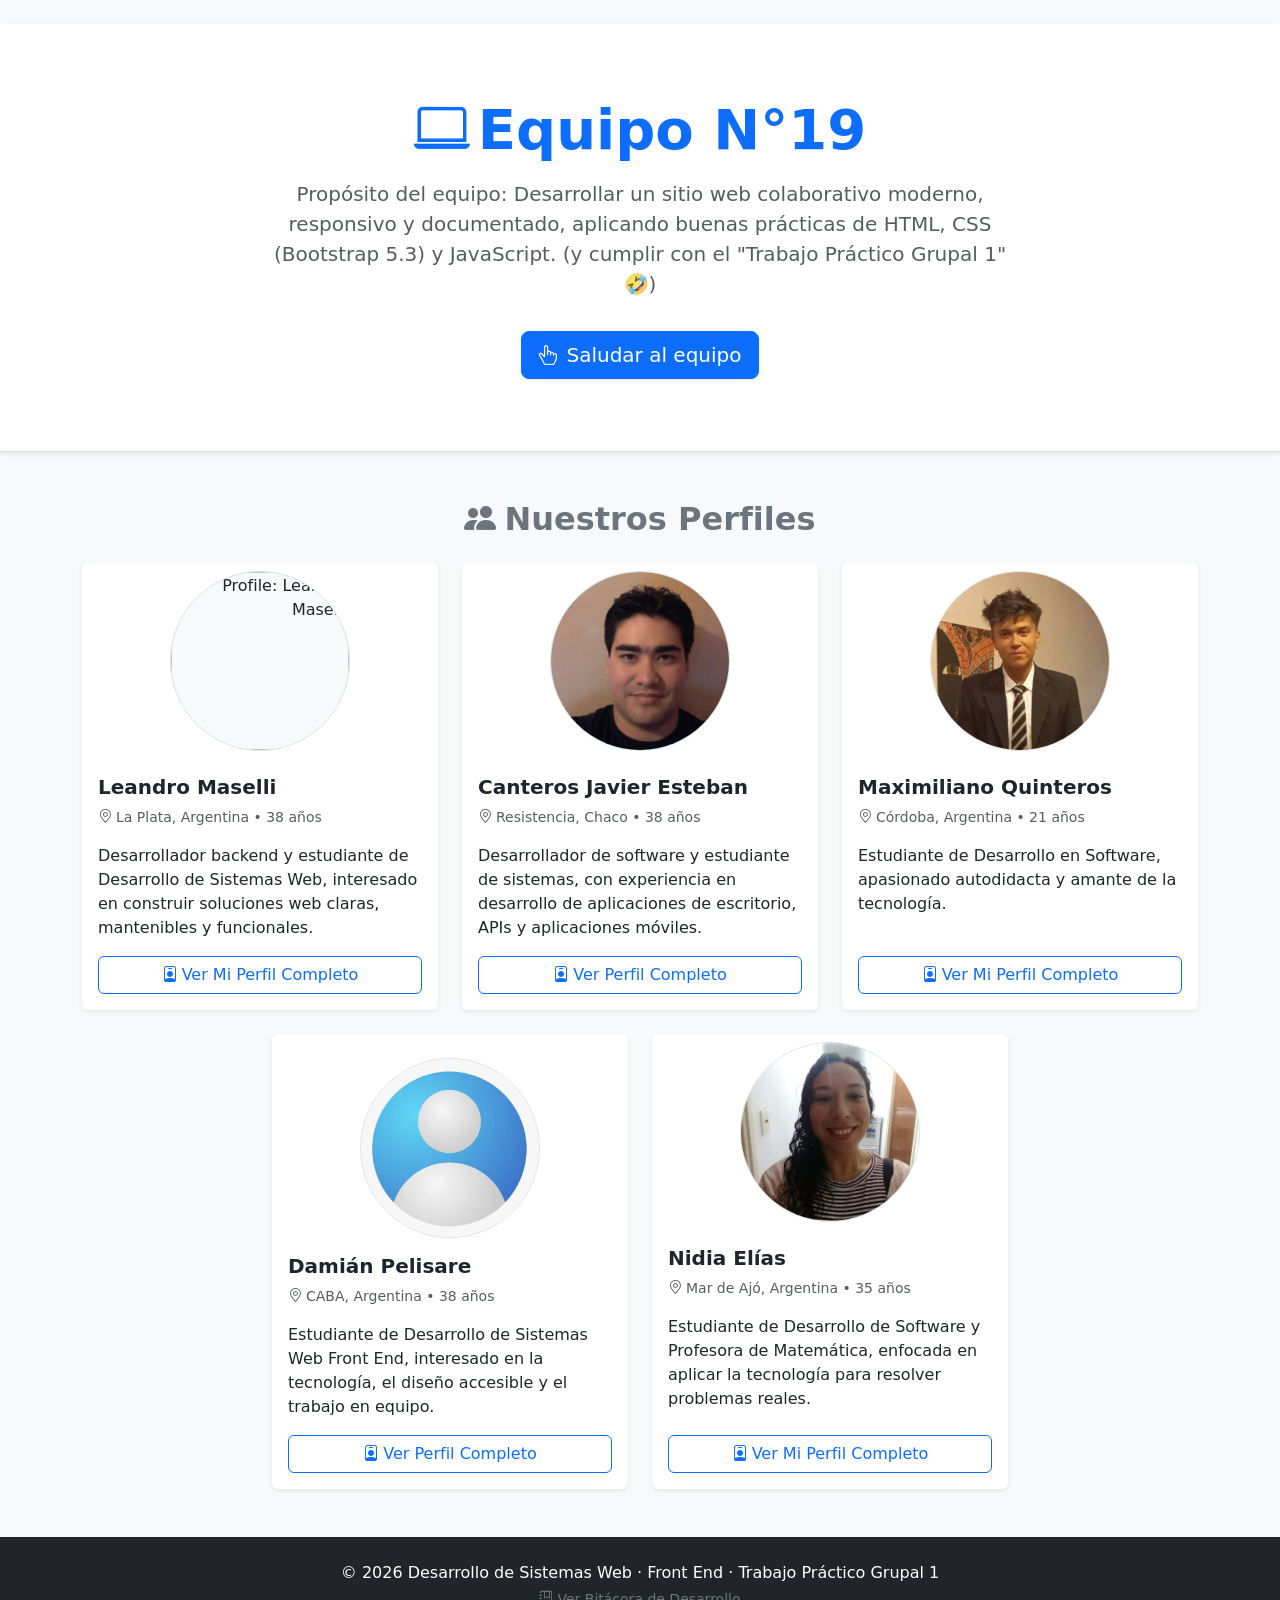
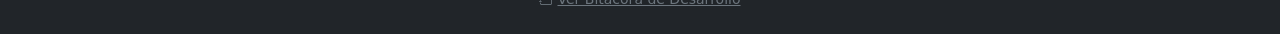
==== commit 87b5e64f: "Merge branch 'main' into Nidia" ====
--- a/index.html
+++ b/index.html
@@ -1,4 +1,4 @@
-﻿<!doctype html>
+﻿﻿<!doctype html>
 <html lang="es">
   <head>
     <meta charset="utf-8" />
@@ -159,21 +159,27 @@
         <!-- Integrante 4 -->
         <div class="col">
           <div class="card shadow-sm border-0 h-100">
-            <img
-              src="https://via.placeholder.com/400x300?text=Avatar+4"
-              class="card-img-top"
-              alt="Avatar Integrante 4"
-            />
+            <figure class="text-center pt-4 mb-0">
+              <div
+                class="profile-coin mx-auto rounded-circle border overflow-hidden bg-body-tertiary"
+              >
+                <img
+                  src="./img/damian_perfil.PNG"
+                  alt="Profile: Damián Pelisare"
+                  class="w-100 h-100 object-fit-cover"
+                />
+              </div>
+            </figure>
             <div class="card-body d-flex flex-column">
               <h5 class="card-title fw-bold text-dark">
-                [Nombre Integrante 4]
+                Damián Pelisare
               </h5>
               <p class="card-text text-muted small">
-                <i class="bi bi-geo-alt me-1"></i>Ciudad, Argentina • 35 años
-              </p>
-              <p class="card-text">
-                Breve descripción o rol dentro del equipo de desarrollo
-                front-end.
+                <i class="bi bi-geo-alt me-1"></i>CABA, Argentina • 38 años
+              </p>
+              <p class="card-text">
+                Estudiante de Desarrollo de Sistemas Web Front End, interesado
+                en la tecnología, el diseño accesible y el trabajo en equipo.
               </p>
               <a href="member4.html" class="btn btn-outline-primary mt-auto"
                 ><i class="bi bi-person-badge me-1"></i>Ver Perfil Completo</a
@@ -241,4 +247,4 @@
     <script type="module" src="js/components/general-navbar.js"></script>
     <script src="js/main.js"></script>
   </body>
-</html>
+</html>
